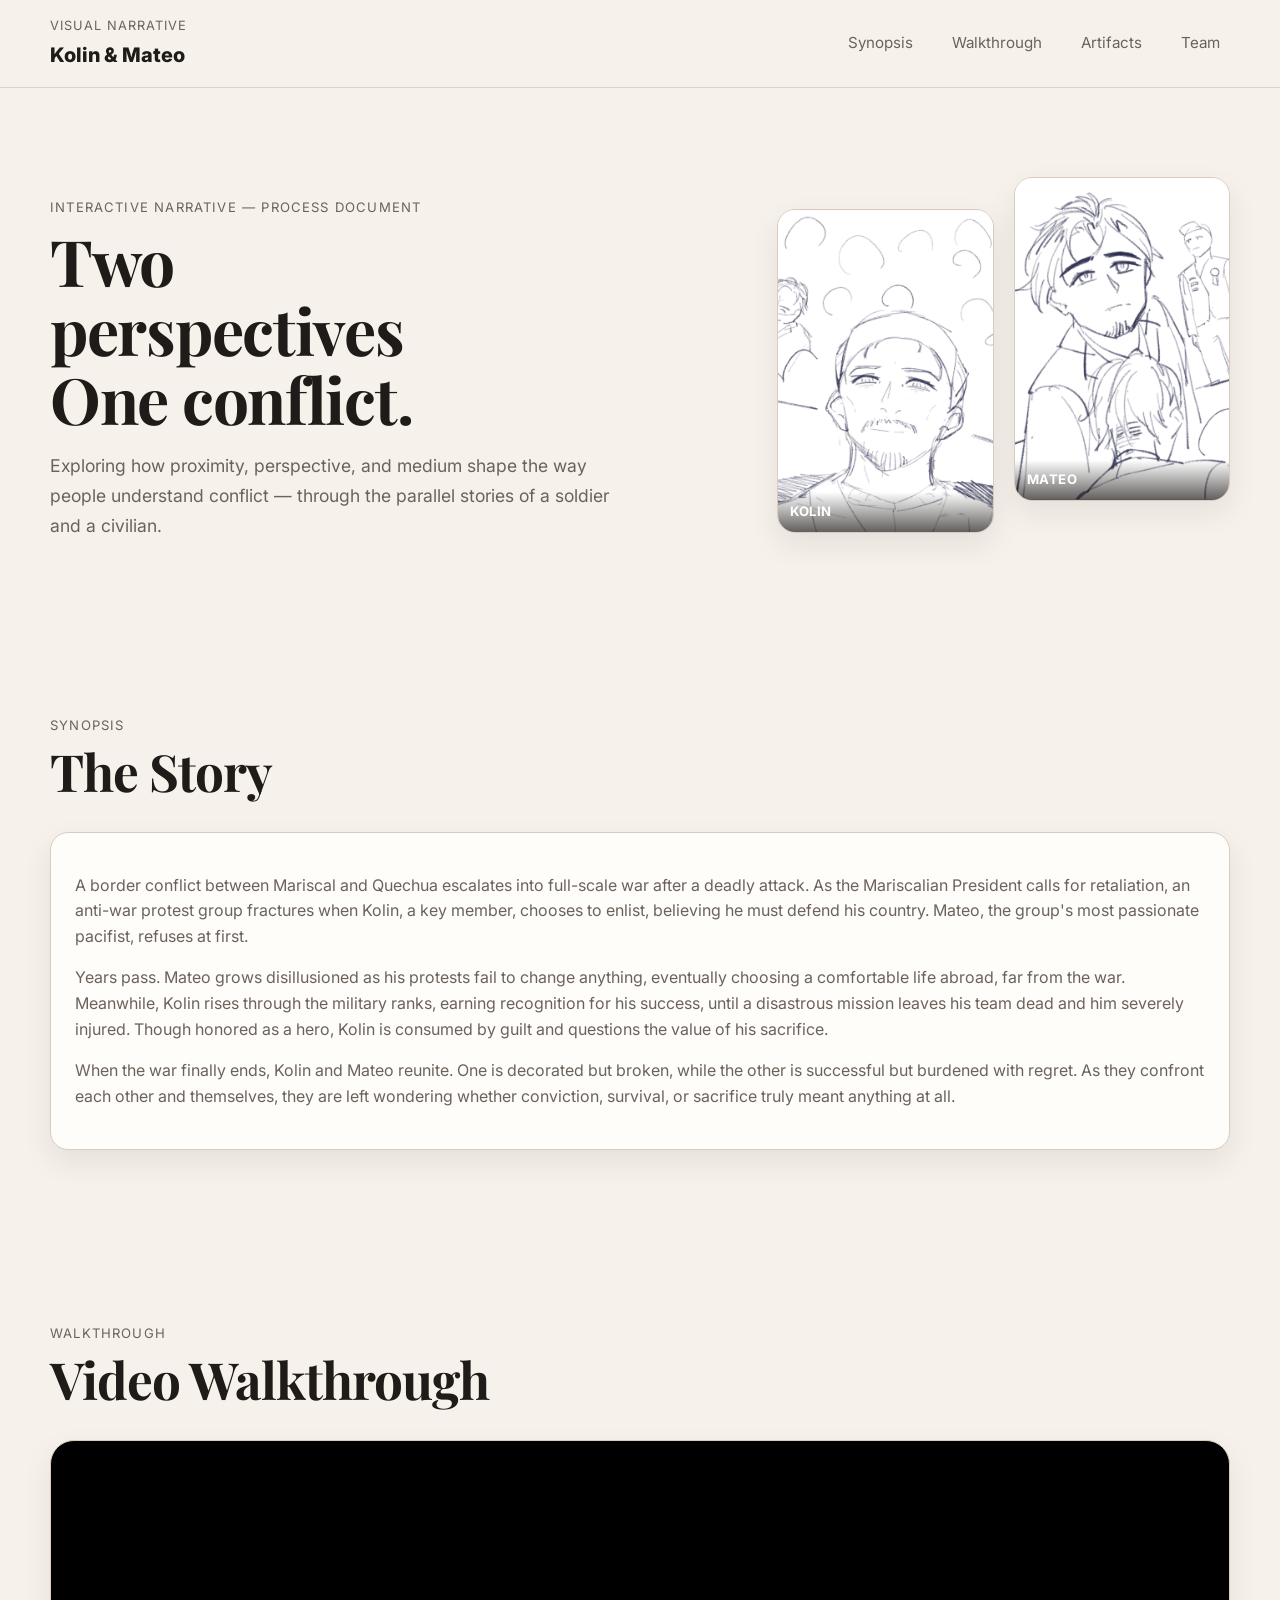
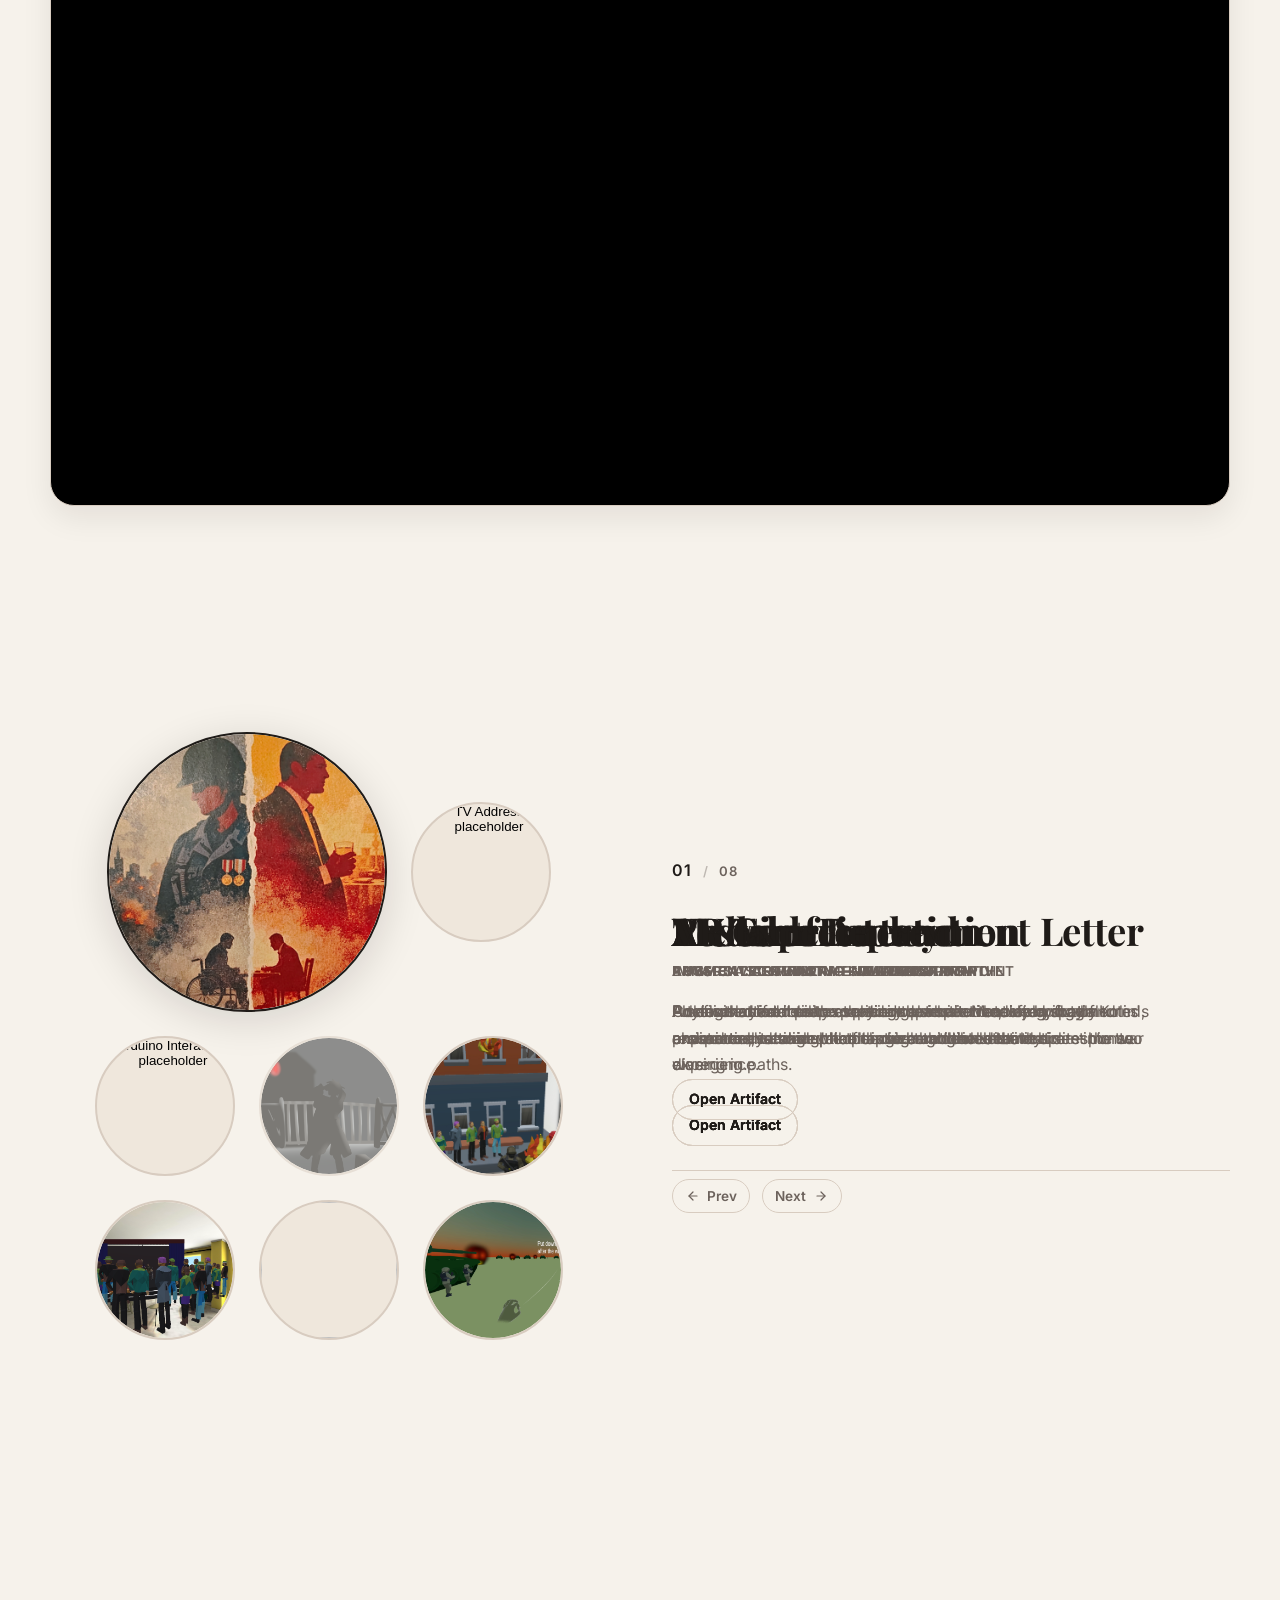
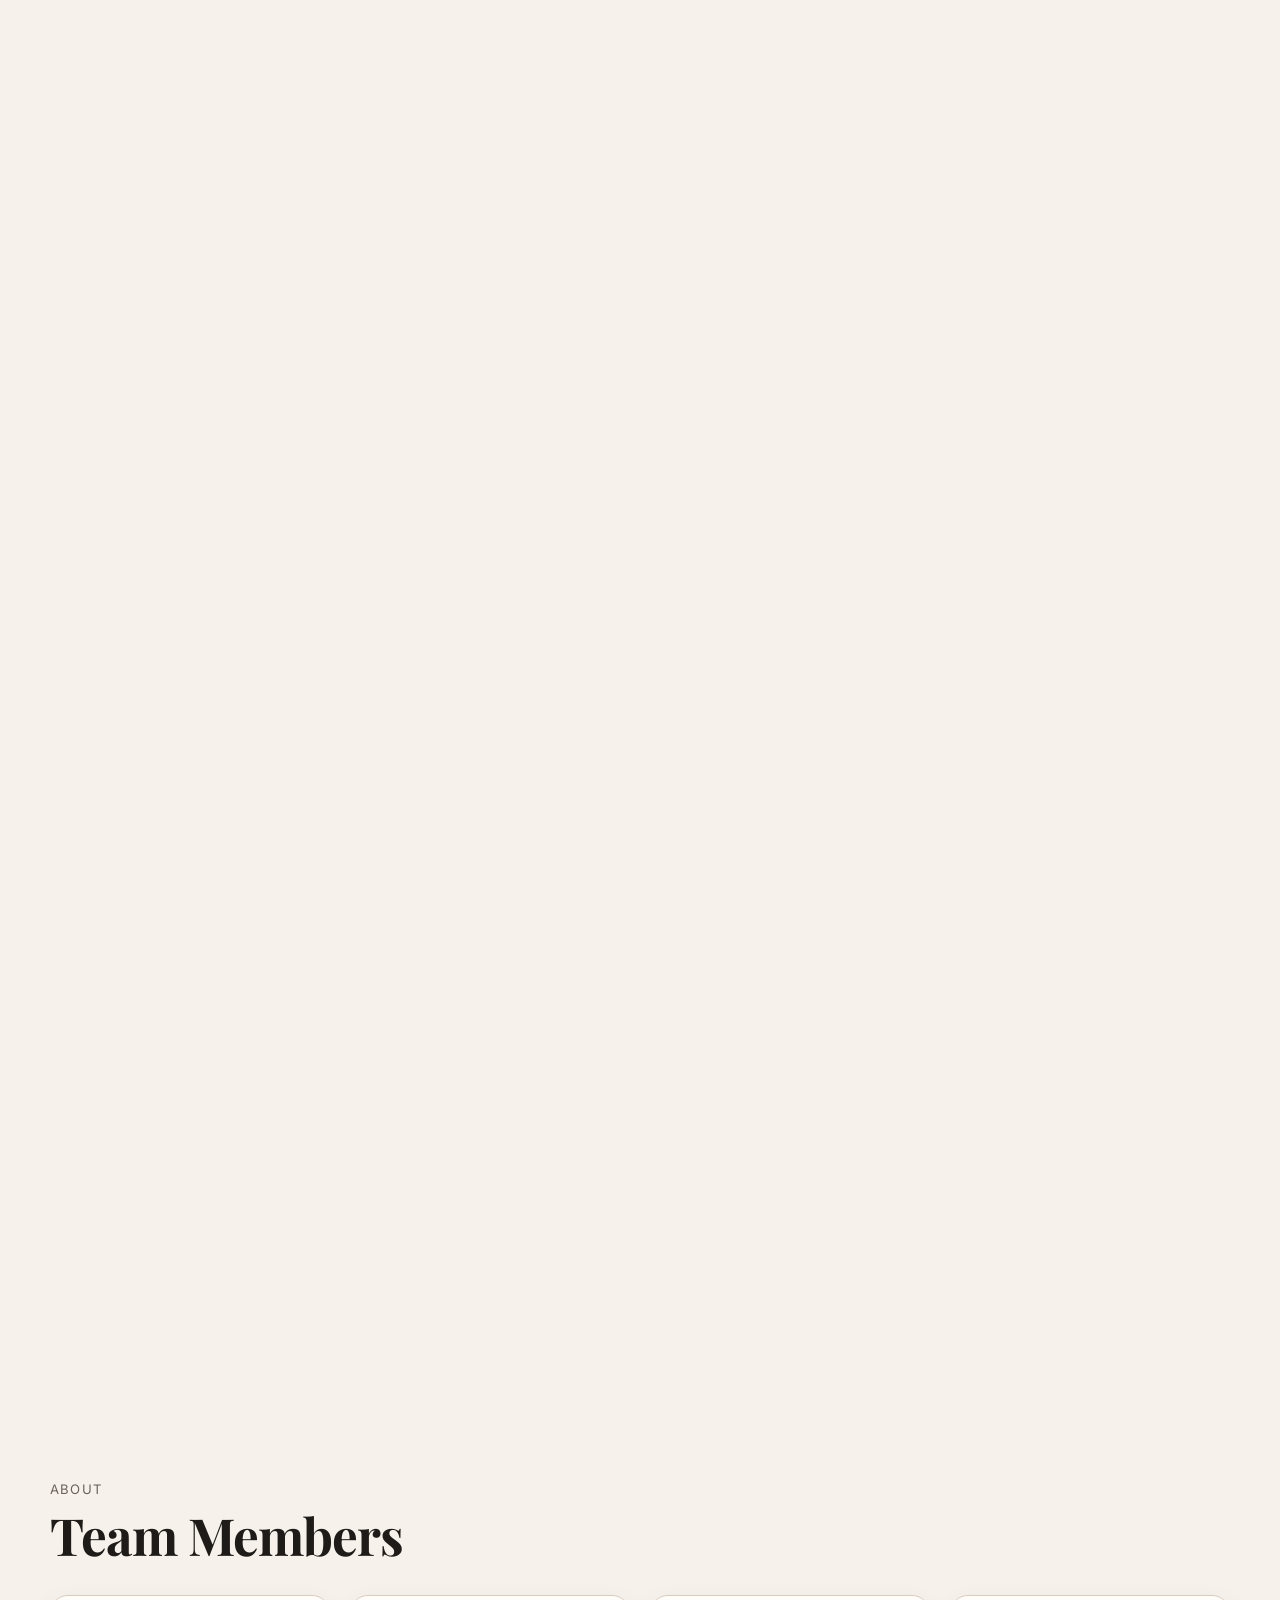
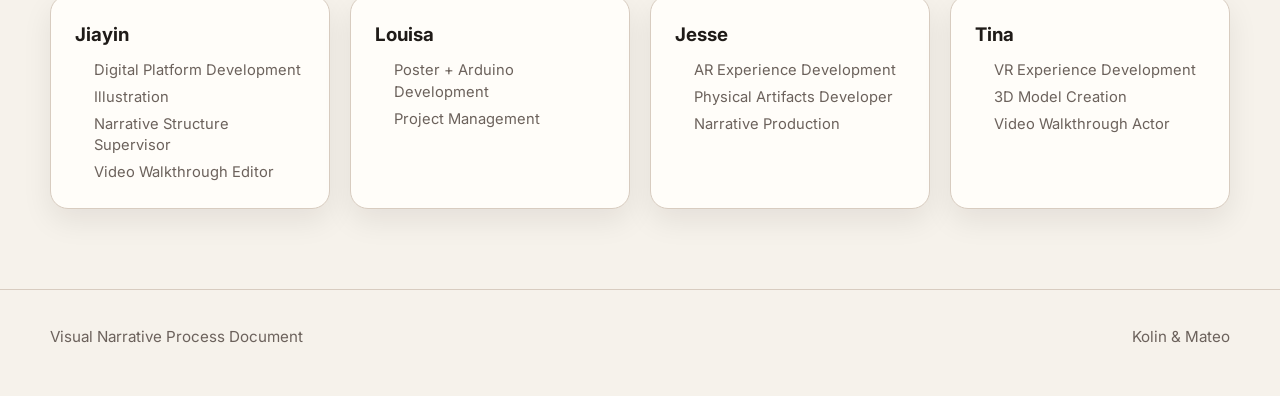
==== index.html @ abfa2b2f "Initial commit: Kolin & Mateo Process Document" ====
<!DOCTYPE html>
<html lang="en">
<head>
  <meta charset="UTF-8" />
  <meta name="viewport" content="width=device-width, initial-scale=1.0" />
  <title>Kolin & Mateo | Process Document</title>
  <link rel="preconnect" href="https://fonts.googleapis.com">
  <link rel="preconnect" href="https://fonts.gstatic.com" crossorigin>
  <link
    href="https://fonts.googleapis.com/css2?family=Inter:wght@400;500;600;700;800&family=Playfair+Display:wght@600;700&display=swap"
    rel="stylesheet"
  >
  <link rel="stylesheet" href="style.css" />
  <script src="script.js" defer></script>
</head>
<body>

  <!-- ═══════════════════════════════════════════
       TOP NAV — minimal, sticky
       ═══════════════════════════════════════════ -->
  <header class="site-header">
    <div class="container nav">
      <div class="logo">
        <span class="logo-line">Visual Narrative</span>
        <h1>Kolin &amp; Mateo</h1>
      </div>
      <nav class="site-nav">
        <a href="#synopsis">Synopsis</a>
        <a href="#walkthrough">Walkthrough</a>
        <a href="#gallery">Artifacts</a>
        <a href="#about">Team</a>
      </nav>
    </div>
  </header>

  <main>

    <!-- ═══════════════════════════════════════════
         HERO — large bold intro
         ═══════════════════════════════════════════ -->
    <section class="hero">
      <div class="container hero-grid">
        <div class="hero-text">
          <p class="eyebrow">Interactive Narrative — Process Document</p>
          <h2 class="hero-headline">Two perspectives<br>One conflict.</h2>
          <p class="hero-description">
            Exploring how proximity, perspective, and medium shape the way people
            understand conflict — through the parallel stories of a soldier and a civilian.
          </p>
         
        </div>
        <div class="hero-images">
          <div class="hero-img-wrapper">
            <img
              src="images/Kolin.png"
              alt="Kolin — soldier perspective"
            />
            <span class="hero-img-label">Kolin</span>
          </div>
          <div class="hero-img-wrapper">
            <img
              src="images/Mateo.png"
              alt="Mateo — civilian perspective"
            />
            <span class="hero-img-label">Mateo</span>
          </div>
        </div>
      </div>
    </section>

    <!-- ═══════════════════════════════════════════
         SYNOPSIS
         ═══════════════════════════════════════════ -->
    <section id="synopsis" class="section">
      <div class="container">
        <div class="section-heading">
          <p class="section-label">Synopsis</p>
          <h2>The Story</h2>
        </div>
        <div class="card synopsis-card">
          <p>
            A border conflict between Mariscal and Quechua escalates into full-scale war after a deadly attack. As the Mariscalian President calls for retaliation, an anti-war protest group fractures when Kolin, a key member, chooses to enlist, believing he must defend his country. Mateo, the group's most passionate pacifist, refuses at first.
          </p>
          <p>
            Years pass. Mateo grows disillusioned as his protests fail to change anything, eventually choosing a comfortable life abroad, far from the war. Meanwhile, Kolin rises through the military ranks, earning recognition for his success, until a disastrous mission leaves his team dead and him severely injured. Though honored as a hero, Kolin is consumed by guilt and questions the value of his sacrifice.
          </p>
          <p>
            When the war finally ends, Kolin and Mateo reunite. One is decorated but broken, while the other is successful but burdened with regret. As they confront each other and themselves, they are left wondering whether conviction, survival, or sacrifice truly meant anything at all.
          </p>
        </div>
      </div>
    </section>

    <!-- ═══════════════════════════════════════════
         WALKTHROUGH — video embed
         ═══════════════════════════════════════════ -->
    <section id="walkthrough" class="section">
      <div class="container">
        <div class="section-heading">
          <p class="section-label">Walkthrough</p>
          <h2>Video Walkthrough</h2>
        </div>
        <div class="video-wrapper">
          <iframe
            src="https://www.youtube.com/embed/5VrdJtolFNU"
            title="Project Walkthrough"
            frameborder="0"
            allow="accelerometer; autoplay; clipboard-write; encrypted-media; gyroscope; picture-in-picture"
            allowfullscreen
          ></iframe>
        </div>
      </div>
    </section>

    <!-- ═══════════════════════════════════════════
         GALLERY — scroll-driven circular showcase
         The outer wrapper is tall to create scroll runway.
         The inner sticky container holds the visible UI.
         ═══════════════════════════════════════════ -->
    <section id="gallery" class="gallery-section">
      <div class="gallery-scroll-runway">
        <div class="gallery-sticky">
          <div class="container gallery-layout">

            <!-- Circle cluster -->
            <div class="gallery-circles" aria-label="Artifact gallery">
              <!--
                Each .gallery-circle = one artifact.
                data-index: used by JS to identify the item.
                Replace the <img> src with your own images later.
              -->
              <button class="gallery-circle is-active" data-index="0" aria-label="Protest Poster">
                <img
                  src="images/Poster/icon.png"
                  alt="Protest Poster placeholder"
                />
              </button>
              <button class="gallery-circle" data-index="1" aria-label="TV Address">
                <img
                  src="images/tv_address/addressfinal.png"
                  alt="TV Address placeholder"
                />
              </button>
              <button class="gallery-circle" data-index="2" aria-label="Arduino Interaction">
                <img
                  src="images/arduino/arduino_withImages.jpg"
                  alt="Arduino Interaction placeholder"
                />
              </button>
              <button class="gallery-circle" data-index="3" aria-label="Mateo's Escape">
                <img
                  src="images/escape/ending_no.png"
                  alt="Mateo's Escape placeholder"
                />
              </button>
              <button class="gallery-circle" data-index="4" aria-label="AR Turn Around">
                <img
                  src="images/AR 1/war.JPG"
                  alt="AR Turn Around placeholder"
                />
              </button>
              <button class="gallery-circle" data-index="5" aria-label="AR Confrontation">
                <img
                  src="images/AR 2/AR_1.png"
                  alt="AR Confrontation placeholder"
                />
              </button>
              <button class="gallery-circle" data-index="6" aria-label="Medal + Deployment Letter">
                <img
                  src="images/medal_artifact/finalportrait.jpg"
                />
              </button>
              <button class="gallery-circle" data-index="7" aria-label="VR Experience">
                <img
                  src="images/VR /icon2.png"
                  alt="VR Experience placeholder"
                />
              </button>
            </div>

            <!-- Info panel — updates with active circle -->
            <div class="gallery-info">
              <div class="gallery-counter">
                <span class="gallery-counter-current">01</span>
                <span class="gallery-counter-sep">/</span>
                <span class="gallery-counter-total">08</span>
              </div>

              <div class="gallery-details">
                <!--
                  One .gallery-detail per item.
                  Only the one matching the active index is visible.
                -->
                <div class="gallery-detail is-visible" data-detail="0">
                  <h3>Poster</h3>
                  <p class="gallery-detail-subtitle">Physical Artifact — Civilian Narrative</p>
                  <p>Poster that establishes the central tension between duty and resistance, setting up the choice that drives the entire experience.</p>
                  <a href="poster.html" class="btn btn-secondary btn-sm">Open Artifact</a>
                </div>
                <div class="gallery-detail" data-detail="1">
                  <h3>TV Address</h3>
                  <p class="gallery-detail-subtitle">Broadcast — Narrative Branching Point</p>
                  <p>A televised address experienced simultaneously by both characters, marking the point where the narrative splits into two diverging paths.</p>
                  <a href="tv-address.html" class="btn btn-secondary btn-sm">Open Artifact</a>
                </div>
                <div class="gallery-detail" data-detail="2">
                  <h3>Arduino Interaction</h3>
                  <p class="gallery-detail-subtitle">Physical Computing — Mateo's Path</p>
                  <p>A sensor-driven piece capturing ambient tension and environmental disruption through tangible electronic response.</p>
                  <a href="arduino-interaction.html" class="btn btn-secondary btn-sm">Open Artifact</a>
                </div>
                <div class="gallery-detail" data-detail="3">
                  <h3>Mateo's Escape</h3>
                  <p class="gallery-detail-subtitle">Mixed Media — Mateo's Path</p>
                  <p>The moment conflict stops being distant and becomes immediate — collapsing the boundary between observer and survivor.</p>
                  <a href="mateos-escape.html" class="btn btn-secondary btn-sm">Open Artifact</a>
                </div>
                <div class="gallery-detail" data-detail="4">
                  <h3>AR Turn Around</h3>
                  <p class="gallery-detail-subtitle">Augmented Reality — Mateo's Path</p>
                  <p>An augmented reality experience where Mateo physically turns around to discover what has been hidden behind him — the war closing in.</p>
                  <a href="ar-turn-around.html" class="btn btn-secondary btn-sm">Open Artifact</a>
                </div>
                <div class="gallery-detail" data-detail="5">
                  <h3>AR Confrontation</h3>
                  <p class="gallery-detail-subtitle">Augmented Overlay — Mateo's Path</p>
                  <p>Conflict layered onto everyday space — mediated, fragmented, and partially avoidable through augmented reality.</p>
                  <a href="ar-confrontation.html" class="btn btn-secondary btn-sm">Open Artifact</a>
                </div>
                <div class="gallery-detail" data-detail="6">
                  <h3>Medal + Deployment Letter</h3>
                  <p class="gallery-detail-subtitle">Physical Artifact — Kolin's Path</p>
                  <p>Physical artifacts representing the institutional framing of Kolin's experience — a medal of service and the letter that sent him to war.</p>
                  <a href="medal-deployment.html" class="btn btn-secondary btn-sm">Open Artifact</a>
                </div>
                <div class="gallery-detail" data-detail="7">
                  <h3>VR Experience</h3>
                  <p class="gallery-detail-subtitle">Immersive Environment — Kolin's Path</p>
                  <p>Full immersion into the soldier's perspective, using spatial presence and scale to collapse emotional distance.</p>
                  <a href="vr-experience.html" class="btn btn-secondary btn-sm">Open Artifact</a>
                </div>
              </div>

              <!-- Prev / Next controls -->
              <div class="gallery-nav">
                <button class="gallery-nav-btn gallery-prev" aria-label="Previous artifact">
                  <svg width="20" height="20" viewBox="0 0 20 20" fill="none" stroke="currentColor" stroke-width="1.5" stroke-linecap="round" stroke-linejoin="round">
                    <line x1="15" y1="10" x2="5" y2="10"/>
                    <polyline points="10,5 5,10 10,15"/>
                  </svg>
                  <span>Prev</span>
                </button>
                <button class="gallery-nav-btn gallery-next" aria-label="Next artifact">
                  <span>Next</span>
                  <svg width="20" height="20" viewBox="0 0 20 20" fill="none" stroke="currentColor" stroke-width="1.5" stroke-linecap="round" stroke-linejoin="round">
                    <line x1="5" y1="10" x2="15" y2="10"/>
                    <polyline points="10,5 15,10 10,15"/>
                  </svg>
                </button>
              </div>
            </div>

          </div>
        </div>
      </div>
    </section>

    <!-- ═══════════════════════════════════════════
         ABOUT — brief project description
         ═══════════════════════════════════════════ -->
    <section id="about" class="section">
      <div class="container">
        <div class="section-heading">
          <p class="section-label">About</p>
          <h2>Team Members</h2>
        </div>
        <div class="team-grid">
          <div class="card">
            <h3>Jiayin</h3>
            <ul class="team-roles">
              <li>Digital Platform Development</li>
              <li>Illustration</li>
              <li>Narrative Structure Supervisor</li>
              <li>Video Walkthrough Editor</li>
            </ul>
          </div>
          <div class="card">
            <h3>Louisa</h3>
            <ul class="team-roles">
              <li>Poster + Arduino Development</li>
              <li>Project Management</li>
            </ul>
          </div>
          <div class="card">
            <h3>Jesse</h3>
            <ul class="team-roles">
              <li>AR Experience Development </li>
              <li>Physical Artifacts Developer</li>
              <li>Narrative Production</li>
            </ul>
          </div>
          <div class="card">
            <h3>Tina</h3>
            <ul class="team-roles">
              <li>VR Experience Development</li>
              <li>3D Model Creation</li>
              <li>Video Walkthrough Actor</li>
            </ul>
          </div>
        </div>
      </div>
    </section>

  </main>

  <footer class="site-footer">
    <div class="container footer-content">
      <p>Visual Narrative Process Document</p>
      <p>Kolin &amp; Mateo </p>
    </div>
  </footer>

</body>
</html>
---- style.css ----
/* ══════════════════════════════════════════════════
   style.css — Kolin & Mateo Process Document
   Base tokens + Gallery system + Artifact page styles
   ══════════════════════════════════════════════════ */

/* ── Design Tokens ── */
:root {
  --bg: #f6f2eb;
  --surface: #fffdf9;
  --surface-2: #efe7dc;
  --text: #1f1b18;
  --muted: #6c625c;
  --line: #d8ccc0;

  --accent-war: #7b2d26;
  --accent-war-dark: #351714;
  --accent-ar: #3c5a72;
  --accent-ar-dark: #1f313f;

  --shadow: 0 12px 30px rgba(22, 16, 12, 0.08);
  --radius-lg: 24px;
  --radius-md: 18px;
  --radius-sm: 12px;

  --max-width: 1180px;

  /* Gallery-specific tokens — tweak these to customise */
  --circle-size-active: 280px;      /* Active circle diameter */
  --circle-size-inactive: 140px;    /* Inactive circle diameter */
  --circle-gap: 1.5rem;             /* Space between circles */
  --circle-transition: 0.6s;        /* Scale/opacity transition duration */
  --circle-easing: cubic-bezier(0.22, 1, 0.36, 1); /* Smooth ease-out */
  --spin-speed: 0.15;               /* Degrees of rotation per pixel scrolled */
}

/* ── Reset & Base ── */
* { box-sizing: border-box; }
html { scroll-behavior: smooth; }

body {
  margin: 0;
  font-family: "Inter", sans-serif;
  background: var(--bg);
  color: var(--text);
  line-height: 1.6;
}

img { max-width: 100%; display: block; }
a   { color: inherit; text-decoration: none; }

.container {
  width: min(100% - 2rem, var(--max-width));
  margin: 0 auto;
}

/* ── Sticky Header ── */
.site-header {
  position: sticky;
  top: 0;
  z-index: 100;
  backdrop-filter: blur(10px);
  background: rgba(246, 242, 235, 0.88);
  border-bottom: 1px solid rgba(216, 204, 192, 0.8);
}

.nav {
  display: flex;
  justify-content: space-between;
  align-items: center;
  gap: 2rem;
  padding: 1rem 0;
}

.logo-line {
  display: block;
  font-size: 0.8rem;
  letter-spacing: 0.08em;
  text-transform: uppercase;
  color: var(--muted);
}

.logo h1 {
  margin: 0.15rem 0 0;
  font-size: 1.25rem;
  font-weight: 800;
}

.site-nav {
  display: flex;
  gap: 1.25rem;
  flex-wrap: wrap;
}

.site-nav a {
  font-size: 0.95rem;
  color: var(--muted);
  padding: 0.3rem 0.6rem;
  border-radius: var(--radius-sm);
  transition: color 0.2s ease, background 0.2s ease;
}

.site-nav a:hover {
  color: var(--text);
}

.site-nav a.active {
  background: var(--text);
  color: var(--surface);
  font-weight: 600;
}

/* ── Hero ── */
.hero {
  padding: 6rem 0 4rem;
}

.hero-grid {
  display: grid;
  grid-template-columns: 1.2fr 0.8fr;
  gap: 3rem;
  align-items: center;
}

.hero-text {
  /* text side needs no extra styles */
}

.hero-images {
  display: flex;
  gap: 1.25rem;
  justify-content: center;
  align-items: flex-end;
}

.hero-img-wrapper {
  position: relative;
  flex: 1;
  max-width: 220px;
  border-radius: var(--radius-md);
  overflow: hidden;
  box-shadow: var(--shadow);
  border: 1px solid var(--line);
}

/* Offset the second image upward for a staggered editorial feel */
.hero-img-wrapper:nth-child(2) {
  transform: translateY(-2rem);
}

.hero-img-wrapper img {
  width: 100%;
  aspect-ratio: 2 / 3;
  object-fit: cover;
  display: block;
}

.hero-img-label {
  position: absolute;
  bottom: 0;
  left: 0;
  right: 0;
  padding: 0.6rem 0.75rem;
  font-size: 0.82rem;
  font-weight: 700;
  letter-spacing: 0.04em;
  text-transform: uppercase;
  color: #fff;
  background: linear-gradient(to top, rgba(31, 27, 24, 0.7), transparent);
}

.eyebrow,
.section-label {
  font-size: 0.82rem;
  text-transform: uppercase;
  letter-spacing: 0.09em;
  color: var(--muted);
  margin-bottom: 0.5rem;
}

.hero h2,
.hero-headline,
.section-heading h2,
.feature-text h2 {
  font-family: "Playfair Display", serif;
  line-height: 1.08;
  letter-spacing: -0.02em;
}

.hero-headline {
  font-size: clamp(2.8rem, 5.5vw, 5rem);
  margin: 0 0 1.25rem;
  max-width: 14ch;
}

.hero-description {
  max-width: 52ch;
  color: var(--muted);
  font-size: 1.1rem;
  line-height: 1.7;
}

.hero-buttons {
  margin-top: 2rem;
  display: flex;
  gap: 1rem;
  flex-wrap: wrap;
}

/* ── Buttons ── */
.btn {
  display: inline-flex;
  align-items: center;
  justify-content: center;
  min-height: 48px;
  padding: 0.8rem 1.15rem;
  border-radius: 999px;
  font-weight: 600;
  border: 1px solid transparent;
  transition: 0.2s ease;
  cursor: pointer;
  font-family: inherit;
  font-size: 0.95rem;
}

.btn-primary {
  background: var(--text);
  color: #fff;
}

.btn-primary:hover {
  transform: translateY(-1px);
}

.btn-secondary {
  border-color: var(--line);
  background: transparent;
}

.btn-secondary:hover {
  background: rgba(255, 255, 255, 0.4);
}

.btn-sm {
  min-height: 40px;
  padding: 0.5rem 1rem;
  font-size: 0.88rem;
}


/* ══════════════════════════════════════════════════
   GALLERY — Scroll-Driven Circular Showcase
   ══════════════════════════════════════════════════ */

/* The section itself has no padding; the runway creates scroll room */
.gallery-section {
  position: relative;
}

/* Tall invisible block that provides scroll distance for the animation.
   Each item gets ~100vh of scroll space. */
.gallery-scroll-runway {
  height: 800vh; /* 8 items × 100vh per item */
  position: relative;
}

/* The visible gallery stays pinned while the user scrolls through the runway */
.gallery-sticky {
  position: sticky;
  top: 0;
  height: 100vh;
  display: flex;
  align-items: center;
  overflow: hidden;
}

/* Desktop: circles left, info right */
.gallery-layout {
  display: grid;
  grid-template-columns: 1fr 1fr;
  gap: 4rem;
  align-items: center;
}

/* ── Circle Cluster ── */
.gallery-circles {
  display: flex;
  flex-wrap: wrap;
  justify-content: center;
  align-items: center;
  gap: var(--circle-gap);
  padding: 2rem 0;
}

/* Individual circle button */
.gallery-circle {
  width: var(--circle-size-inactive);
  height: var(--circle-size-inactive);
  border-radius: 50%;
  overflow: hidden;
  border: 2px solid var(--line);
  background: var(--surface-2);
  padding: 0;
  cursor: pointer;
  position: relative;
  flex-shrink: 0;

  /* Smooth transitions for scale, opacity, border, and shadow */
  transition:
    width var(--circle-transition) var(--circle-easing),
    height var(--circle-transition) var(--circle-easing),
    opacity var(--circle-transition) var(--circle-easing),
    border-color var(--circle-transition) var(--circle-easing),
    box-shadow var(--circle-transition) var(--circle-easing);

  opacity: 0.5;
}

.gallery-circle img {
  width: 100%;
  height: 100%;
  object-fit: cover;
  border-radius: 50%;
  pointer-events: none;

  /* Rotation is applied via JS inline style */
  transition: transform 0.1s linear;
}

/* Active state — circle grows and becomes fully opaque */
.gallery-circle.is-active {
  width: var(--circle-size-active);
  height: var(--circle-size-active);
  opacity: 1;
  border-color: var(--text);
  box-shadow: 0 8px 40px rgba(22, 16, 12, 0.14);
}

/* Subtle hover for inactive circles */
.gallery-circle:not(.is-active):hover {
  opacity: 0.75;
  border-color: var(--muted);
}

/* Focus ring for keyboard navigation */
.gallery-circle:focus-visible {
  outline: 3px solid var(--accent-ar);
  outline-offset: 3px;
}

/* ── Info Panel ── */
.gallery-info {
  display: flex;
  flex-direction: column;
  gap: 1.5rem;
}

/* Counter: "01 / 05" */
.gallery-counter {
  font-size: 0.82rem;
  letter-spacing: 0.1em;
  text-transform: uppercase;
  color: var(--muted);
  font-weight: 600;
}

.gallery-counter-current {
  color: var(--text);
  font-size: 1rem;
}

.gallery-counter-sep {
  margin: 0 0.35rem;
  opacity: 0.4;
}

/* Detail blocks — only one visible at a time */
.gallery-details {
  position: relative;
  min-height: 220px;
}

.gallery-detail {
  position: absolute;
  top: 0;
  left: 0;
  width: 100%;
  opacity: 0;
  transform: translateY(12px);
  pointer-events: none;
  transition:
    opacity 0.45s ease,
    transform 0.45s var(--circle-easing);
}

.gallery-detail.is-visible {
  opacity: 1;
  transform: translateY(0);
  pointer-events: auto;
  position: relative;
}

.gallery-detail h3 {
  font-family: "Playfair Display", serif;
  font-size: clamp(1.6rem, 3vw, 2.4rem);
  margin: 0 0 0.5rem;
  letter-spacing: -0.01em;
  line-height: 1.15;
}

.gallery-detail-subtitle {
  font-size: 0.85rem;
  font-weight: 600;
  color: var(--muted);
  text-transform: uppercase;
  letter-spacing: 0.06em;
  margin: 0 0 0.75rem;
}

.gallery-detail p {
  color: var(--muted);
  line-height: 1.65;
  max-width: 48ch;
}

.gallery-detail .btn {
  margin-top: 0.75rem;
}

/* ── Prev / Next Controls ── */
.gallery-nav {
  display: flex;
  gap: 0.75rem;
  padding-top: 0.5rem;
  border-top: 1px solid var(--line);
}

.gallery-nav-btn {
  display: inline-flex;
  align-items: center;
  gap: 0.4rem;
  padding: 0.5rem 0.75rem;
  border: 1px solid var(--line);
  border-radius: 999px;
  background: transparent;
  color: var(--muted);
  font-family: inherit;
  font-size: 0.85rem;
  font-weight: 600;
  cursor: pointer;
  transition: color 0.2s ease, border-color 0.2s ease, background 0.2s ease;
}

.gallery-nav-btn:hover {
  color: var(--text);
  border-color: var(--text);
  background: rgba(255, 255, 255, 0.5);
}

.gallery-nav-btn svg {
  width: 16px;
  height: 16px;
}


/* ══════════════════════════════════════════════════
   SECTIONS — About / Cards (shared with artifact pages)
   ══════════════════════════════════════════════════ */

.section {
  padding: 5rem 0;
}

.alt-bg {
  background: linear-gradient(to bottom, rgba(255,255,255,0.22), rgba(239,231,220,0.45));
}

.section-heading {
  margin-bottom: 2rem;
}

.section-heading h2 {
  font-size: clamp(2rem, 4vw, 3.2rem);
  margin: 0;
}

.section-intro {
  max-width: 65ch;
  color: var(--muted);
  margin-top: 0.75rem;
}

.two-column {
  display: grid;
  grid-template-columns: repeat(2, 1fr);
  gap: 1.25rem;
}

/* ── Video Embed ── */
.video-wrapper {
  position: relative;
  width: 100%;
  padding-bottom: 56.25%; /* 16:9 aspect ratio */
  border-radius: var(--radius-lg);
  overflow: hidden;
  box-shadow: var(--shadow);
  border: 1px solid var(--line);
  background: #000;
}

.video-wrapper iframe {
  position: absolute;
  top: 0;
  left: 0;
  width: 100%;
  height: 100%;
  border: 0;
}

/* ── Content Blocks (artifact pages) ── */
.content-block {
  max-width: 72ch;
  margin-bottom: 2rem;
}

.content-block p {
  color: var(--muted);
  line-height: 1.7;
  margin-top: 0;
  margin-bottom: 1rem;
}

.content-block ul {
  padding-left: 1.4rem;
  margin: 0 0 1rem;
  color: var(--muted);
  line-height: 1.7;
}

.content-block li {
  margin-bottom: 0.35rem;
}

/* ── Media Grid (flexible image grid for artifact pages) ── */
.media-grid {
  display: grid;
  grid-template-columns: repeat(3, 1fr);
  gap: 0.5rem;
  margin-top: 1.5rem;
}

/* When only 1 image, don't stretch across all 3 cols */
.media-grid.single {
  grid-template-columns: 1fr;
  max-width: 420px;
}

/* ── Image Frames (enforces consistent 4:3 aspect ratio) ── */
.image-frame {
  aspect-ratio: 4 / 3;
  overflow: hidden;
  border-radius: var(--radius-sm);
  background: var(--surface-2);
}

.image-frame img {
  width: 100%;
  height: 100%;
  object-fit: cover;
  display: block;
}

/* Hover effects for clickable images */
.clickable-image {
  cursor: zoom-in;
  transition: transform 0.3s ease, opacity 0.2s ease;
}

.image-frame .clickable-image:hover {
  transform: scale(1.05);
  opacity: 0.92;
}

/* Image grids */
.image-grid {
  display: grid;
  gap: 1.25rem;
  margin-top: 1.5rem;
}

.image-grid.three-up {
  grid-template-columns: repeat(3, 1fr);
}

.card {
  background: var(--surface);
  border: 1px solid var(--line);
  border-radius: var(--radius-md);
  padding: 1.5rem;
  box-shadow: var(--shadow);
}

.card h3 {
  margin-top: 0;
  margin-bottom: 0.65rem;
}

.card p,
.card li {
  color: var(--muted);
}

.card ul {
  padding-left: 1.2rem;
  margin: 0;
}

/* ── Team Grid ── */
.team-grid {
  display: grid;
  grid-template-columns: repeat(4, 1fr);
  gap: 1.25rem;
}

.team-roles {
  list-style: none;
  padding-left: 0;
  margin: 0;
  display: flex;
  flex-direction: column;
  gap: 0.35rem;
}

.team-roles li {
  font-size: 0.92rem;
  color: var(--muted);
  line-height: 1.45;
}


/* ══════════════════════════════════════════════════
   ARTIFACT PAGES — Grid, Cards, Features
   (Preserved for tv-address.html, vr-experience.html, etc.)
   ══════════════════════════════════════════════════ */

.hero h2 {
  font-size: clamp(2.6rem, 5vw, 4.8rem);
  margin: 0 0 1rem;
  max-width: 10ch;
}

.hero-visual {
  display: flex;
  justify-content: center;
}

.split-card {
  width: 100%;
  min-height: 430px;
  display: grid;
  grid-template-columns: 1fr 1fr;
  border-radius: var(--radius-lg);
  overflow: hidden;
  box-shadow: var(--shadow);
  border: 1px solid rgba(0, 0, 0, 0.04);
}

.split-panel {
  padding: 2rem;
  display: flex;
  flex-direction: column;
  justify-content: end;
}

.split-panel span {
  font-size: 2rem;
  font-weight: 800;
  margin-bottom: 0.35rem;
}

.split-panel p {
  margin: 0;
  opacity: 0.88;
}

.split-left {
  background:
    linear-gradient(180deg, rgba(33, 17, 16, 0.1), rgba(33, 17, 16, 0.5)),
    linear-gradient(135deg, #8f4238, #2b1614);
  color: #fff4f2;
}

.split-right {
  background:
    linear-gradient(180deg, rgba(27, 39, 52, 0.1), rgba(27, 39, 52, 0.32)),
    linear-gradient(135deg, #d7e4ef, #8ea8bf);
  color: #11202d;
}

.artifact-grid {
  display: grid;
  grid-template-columns: repeat(3, 1fr);
  gap: 1.5rem;
}

.artifact-card {
  background: var(--surface);
  border: 1px solid var(--line);
  border-radius: var(--radius-md);
  overflow: hidden;
  box-shadow: var(--shadow);
}

.artifact-image {
  min-height: 220px;
  display: flex;
  align-items: center;
  justify-content: center;
  font-weight: 600;
  letter-spacing: 0.03em;
}

.placeholder {
  color: rgba(255,255,255,0.86);
  background:
    linear-gradient(135deg, rgba(123,45,38,0.88), rgba(60,90,114,0.88));
}

.artifact-content {
  padding: 1.25rem;
}

.artifact-content h3 {
  margin: 0 0 0.35rem;
}

.artifact-subtitle {
  margin-top: 0;
  color: var(--text);
  font-weight: 600;
  opacity: 0.8;
}

.section-feature {
  overflow: hidden;
}

.feature-grid {
  display: grid;
  grid-template-columns: 1fr 0.95fr;
  gap: 2rem;
  align-items: center;
}

.feature-grid.reverse {
  grid-template-columns: 0.95fr 1fr;
}

.feature-text h2 {
  font-size: clamp(2rem, 4vw, 3.1rem);
  margin: 0 0 1rem;
}

.feature-text p {
  color: var(--muted);
}

.feature-visual {
  display: flex;
  justify-content: center;
}

.feature-placeholder {
  width: 100%;
  min-height: 420px;
  border-radius: var(--radius-lg);
  display: flex;
  align-items: center;
  justify-content: center;
  font-weight: 700;
  letter-spacing: 0.04em;
  box-shadow: var(--shadow);
  border: 1px solid rgba(255,255,255,0.08);
}

.vr-theme .feature-placeholder {
  background:
    linear-gradient(160deg, rgba(20,13,12,0.45), rgba(20,13,12,0.1)),
    linear-gradient(135deg, #291514, #8b352d);
  color: #fff0ec;
}

.ar-theme .feature-placeholder {
  background:
    linear-gradient(160deg, rgba(20,32,43,0.12), rgba(20,32,43,0.05)),
    linear-gradient(135deg, #d5e4ef, #587894);
  color: #10202d;
}

.mini-cards {
  display: grid;
  grid-template-columns: repeat(3, 1fr);
  gap: 1rem;
  margin-top: 1.5rem;
}

.mini-card {
  background: rgba(255,255,255,0.55);
  border: 1px solid var(--line);
  border-radius: var(--radius-sm);
  padding: 1rem;
}

.mini-card h3 {
  margin: 0 0 0.35rem;
  font-size: 1rem;
}

.mini-card p {
  margin: 0;
  font-size: 0.95rem;
}

.reflection-card {
  max-width: 900px;
}


/* ── Footer ── */
.site-footer {
  border-top: 1px solid var(--line);
  padding: 1.25rem 0 2rem;
}

.footer-content {
  display: flex;
  justify-content: space-between;
  gap: 1rem;
  flex-wrap: wrap;
  color: var(--muted);
  font-size: 0.95rem;
}


/* ══════════════════════════════════════════════════
   ARTIFACT PAGE EXTRAS — Gallery, Nav, Paths, Modal
   ══════════════════════════════════════════════════ */

/* Page Hero (artifact pages) */
.page-hero {
  padding: 4rem 0 2rem;
}

.page-hero .hero-split {
  display: flex;
  align-items: flex-start;
  gap: 2.5rem;
}

.page-hero .hero-text {
  flex: 1;
  min-width: 0;
}

.page-hero .hero-image {
  flex: 0 0 320px;
  max-width: 320px;
  border-radius: var(--radius-md);
  overflow: hidden;
}

.page-hero .hero-image img {
  width: 100%;
  height: auto;
  display: block;
  border-radius: var(--radius-md);
}

/* Hero image gallery — single or multiple side by side */
.hero-gallery {
  display: flex;
  gap: 1rem;
  margin-top: 1.5rem;
}

.hero-gallery .image-frame {
  flex: 1 1 0;
  min-width: 0;
  aspect-ratio: auto;
  border-radius: var(--radius-md);
  overflow: hidden;
  border: 1px solid var(--line);
  box-shadow: var(--shadow);
}

.hero-gallery .image-frame img {
  width: 100%;
  height: auto;
  object-fit: contain;
  display: block;
}

/* Single hero image — no side-by-side, just centered */
.hero-gallery.single {
  max-width: 420px;
}

@media (max-width: 700px) {
  .hero-gallery {
    flex-direction: column;
  }
  .hero-gallery.single {
    max-width: 100%;
  }
  .page-hero .hero-split {
    flex-direction: column;
  }
  .page-hero .hero-image {
    flex: none;
    max-width: 100%;
  }
}

.page-hero h2 {
  font-family: "Playfair Display", serif;
  font-size: clamp(2rem, 4vw, 3.4rem);
  line-height: 1.1;
  margin: 0 0 0.75rem;
}

.page-hero .eyebrow {
  margin-bottom: 0.5rem;
}

.page-hero .hero-description {
  max-width: 65ch;
}

/* ── Sidebar Layout (artifact pages) ── */
.page-sidebar {
  position: fixed;
  top: 0;
  left: 0;
  width: 220px;
  height: 100vh;
  background: var(--surface);
  border-right: 1px solid var(--line);
  padding: 2.5rem 1.25rem 2rem;
  z-index: 90;
  overflow-y: auto;
  display: flex;
  flex-direction: column;
  gap: 1.5rem;
}

.sidebar-title {
  font-family: "Playfair Display", serif;
  font-size: 1.05rem;
  line-height: 1.3;
  color: var(--text);
  font-weight: 700;
}

.sidebar-title a {
  color: inherit;
  text-decoration: none;
}

.sidebar-nav {
  display: flex;
  flex-direction: column;
  gap: 0.25rem;
}

.sidebar-nav a {
  display: block;
  padding: 0.5rem 0.75rem;
  border-radius: var(--radius-sm);
  font-size: 0.88rem;
  font-weight: 500;
  color: var(--muted);
  transition: background 0.15s ease, color 0.15s ease;
}

.sidebar-nav a:hover {
  background: var(--surface-2);
  color: var(--text);
}

.sidebar-nav a.active {
  background: var(--text);
  color: var(--surface);
  font-weight: 600;
}

.has-sidebar .section {
  padding: 1.25rem 0;
}

/* ── Fixed Top Page Nav ── */
.page-topnav {
  position: fixed;
  top: 0;
  left: 220px;
  right: 0;
  z-index: 95;
  display: flex;
  justify-content: space-between;
  align-items: center;
  padding: 0.6rem 1.5rem;
  background: var(--surface);
  border-bottom: 1px solid var(--line);
  box-shadow: 0 2px 8px rgba(22, 16, 12, 0.05);
}

.page-topnav a {
  font-size: 0.88rem;
  font-weight: 600;
  color: var(--muted);
  transition: color 0.2s ease;
}

.page-topnav a:hover {
  color: var(--text);
}

.page-topnav .nav-next {
  text-align: right;
}

.page-topnav .nav-label {
  display: block;
  font-size: 0.72rem;
  text-transform: uppercase;
  letter-spacing: 0.08em;
  font-weight: 400;
  color: var(--muted);
  margin-bottom: 0.1rem;
}

/* Push main content below the fixed topnav */
.has-sidebar main {
  padding-top: 3.5rem;
}

/* Main content shifts right when sidebar is present */
.has-sidebar .site-header {
  margin-left: 220px;
}

.has-sidebar main {
  margin-left: 220px;
}

.has-sidebar .site-footer {
  margin-left: 220px;
}

/* ── Section Cards (artifact pages with sidebar) ── */
.section-card {
  background: var(--surface);
  border: 1px solid var(--line);
  border-radius: var(--radius-md);
  padding: 2.5rem;
  box-shadow: var(--shadow);
  margin-bottom: 0;
}

.section-card .section-heading {
  margin-bottom: 1.5rem;
}

.section-divider {
  width: 80px;
  height: 4px;
  background: linear-gradient(90deg, var(--accent-war), var(--accent-ar));
  border: none;
  border-radius: 999px;
  margin: 2.5rem 0;
}

/* Thumb cards inside media-grid */
.media-grid .thumb-card {
  background: var(--surface);
  border-radius: var(--radius-sm);
  padding: 0.4rem;
  box-shadow: 0 4px 12px rgba(22, 16, 12, 0.06);
  border: 1px solid var(--line);
  transition: transform 0.18s ease, box-shadow 0.18s ease;
}

.media-grid .thumb-card:hover {
  transform: translateY(-3px);
  box-shadow: 0 10px 26px rgba(22, 16, 12, 0.1);
}

.media-grid .thumb-card .image-frame {
  border-radius: calc(var(--radius-sm) - 2px);
}

.media-grid .thumb-card .caption {
  margin-top: 0.35rem;
  padding: 0 0.35rem;
  font-size: 0.8rem;
  color: var(--muted);
}

/* Image Gallery (artifact pages) */
.image-gallery {
  display: grid;
  grid-template-columns: repeat(auto-fill, minmax(280px, 1fr));
  gap: 1.25rem;
  margin-top: 1.5rem;
}

.gallery-item {
  position: relative;
  overflow: hidden;
  border-radius: var(--radius-sm);
  border: 1px solid var(--line);
  box-shadow: var(--shadow);
  background: var(--surface);
}

.gallery-item img {
  width: 100%;
  aspect-ratio: 3 / 2;
  object-fit: cover;
  cursor: pointer;
  transition: transform 0.3s ease;
}

.gallery-item img:hover {
  transform: scale(1.03);
}

.gallery-item figcaption {
  padding: 0.75rem 1rem;
  font-size: 0.9rem;
  color: var(--muted);
}

/* Page Navigation (artifact pages) */
.page-nav {
  display: flex;
  justify-content: space-between;
  align-items: center;
  gap: 1rem;
  padding: 2.5rem 0;
  border-top: 1px solid var(--line);
  margin-top: 2rem;
}

.page-nav a {
  font-weight: 600;
  color: var(--muted);
  transition: color 0.2s ease;
}

.page-nav a:hover {
  color: var(--text);
}

.page-nav .nav-next {
  margin-left: auto;
  text-align: right;
}

.page-nav .nav-label {
  display: block;
  font-size: 0.78rem;
  text-transform: uppercase;
  letter-spacing: 0.08em;
  color: var(--muted);
  margin-bottom: 0.15rem;
  font-weight: 400;
}

/* Path Choice (TV Address page) */
.path-buttons {
  display: flex;
  gap: 1.25rem;
  flex-wrap: wrap;
  margin-top: 1.5rem;
  justify-content: center;
}

.path-btn {
  flex: 1 1 240px;
  max-width: 360px;
  padding: 2rem 1.5rem;
  border-radius: var(--radius-md);
  text-align: center;
  font-weight: 700;
  font-size: 1.15rem;
  box-shadow: var(--shadow);
  border: 1px solid rgba(0,0,0,0.04);
  transition: transform 0.2s ease, box-shadow 0.2s ease;
}

.path-btn:hover {
  transform: translateY(-3px);
  box-shadow: 0 16px 40px rgba(22, 16, 12, 0.14);
}

.path-btn-mateo {
  background: linear-gradient(135deg, #d5e4ef, #8ea8bf);
  color: #10202d;
}

.path-btn-kolin {
  background: linear-gradient(135deg, #8f4238, #2b1614);
  color: #fff4f2;
}

.path-btn span {
  display: block;
  font-size: 0.85rem;
  font-weight: 400;
  margin-top: 0.35rem;
  opacity: 0.8;
}

/* Modal / Lightbox with Zoom & Pan */
.modal-overlay {
  position: fixed;
  inset: 0;
  z-index: 1000;
  background: rgba(0, 0, 0, 0.9);
  display: flex;
  align-items: center;
  justify-content: center;
  flex-direction: column;
  gap: 1rem;
  opacity: 0;
  visibility: hidden;
  transition: opacity 0.3s ease, visibility 0.3s ease;
}

.modal-overlay.active {
  opacity: 1;
  visibility: visible;
}

.modal-close {
  position: fixed;
  top: 1rem;
  right: 1.5rem;
  background: none;
  border: none;
  color: rgba(255, 255, 255, 0.7);
  font-size: 2.5rem;
  cursor: pointer;
  line-height: 1;
  z-index: 1001;
  transition: color 0.2s ease;
}

.modal-close:hover {
  color: #fff;
}

.modal-image-wrapper {
  overflow: hidden;
  display: flex;
  align-items: center;
  justify-content: center;
  max-width: 90vw;
  max-height: 80vh;
}

.modal-image-wrapper img {
  max-width: 90vw;
  max-height: 80vh;
  object-fit: contain;
  cursor: zoom-in;
  transform-origin: center center;
  transition: transform 0.15s ease;
  user-select: none;
  -webkit-user-drag: none;
  border-radius: var(--radius-sm);
}

.modal-image-wrapper img.is-zoomed {
  cursor: grab;
}

.modal-image-wrapper img.is-dragging {
  cursor: grabbing;
  transition: none;
}

.modal-caption {
  color: rgba(255, 255, 255, 0.82);
  font-size: 0.95rem;
  text-align: center;
}


/* ══════════════════════════════════════════════════
   RESPONSIVE
   ══════════════════════════════════════════════════ */

@media (max-width: 1024px) {
  /* Sidebar collapses on tablet */
  .page-sidebar {
    display: none;
  }

  .has-sidebar .site-header,
  .has-sidebar main,
  .has-sidebar .site-footer {
    margin-left: 0;
  }

  .page-topnav {
    left: 0;
  }

  .section-card {
    padding: 2rem 1.5rem;
  }

  /* Media grid drops to 2 cols on tablet */
  .media-grid {
    grid-template-columns: repeat(2, 1fr);
  }

  .media-grid.single {
    grid-template-columns: 1fr;
  }

  /* Gallery stacks vertically on tablet / small desktop */
  .gallery-layout {
    grid-template-columns: 1fr;
    gap: 2rem;
    text-align: center;
  }

  .gallery-circles {
    justify-content: center;
  }

  .gallery-detail p {
    max-width: 100%;
  }

  .gallery-nav {
    justify-content: center;
  }

  /* Existing artifact page overrides */
  .hero-grid,
  .feature-grid,
  .feature-grid.reverse,
  .artifact-grid,
  .two-column,
  .mini-cards {
    grid-template-columns: 1fr;
  }

  .team-grid {
    grid-template-columns: repeat(2, 1fr);
  }

  .image-grid.three-up {
    grid-template-columns: 1fr;
  }

  .hero-images {
    justify-content: center;
  }

  .hero h2 {
    max-width: 100%;
  }

  .split-card {
    min-height: 320px;
  }
}

@media (max-width: 700px) {
  .media-grid {
    grid-template-columns: 1fr;
  }



  .nav {
    align-items: flex-start;
    flex-direction: column;
  }

  .site-nav {
    gap: 0.8rem;
  }

  .hero {
    padding: 4rem 0 2.5rem;
  }

  .hero-headline {
    font-size: clamp(2.2rem, 8vw, 3rem);
  }

  .hero-img-wrapper {
    max-width: 160px;
  }

  .hero-img-wrapper:nth-child(2) {
    transform: translateY(-1rem);
  }

  .section {
    padding: 3.5rem 0;
  }

  /* Gallery circles shrink on mobile */
  :root {
    --circle-size-active: 200px;
    --circle-size-inactive: 100px;
  }

  .gallery-scroll-runway {
    height: 640vh;
  }

  .gallery-details {
    min-height: 200px;
  }

  /* Artifact page overrides */
  .split-card {
    grid-template-columns: 1fr;
  }

  .team-grid {
    grid-template-columns: 1fr;
  }

  .feature-placeholder {
    min-height: 300px;
  }

  .page-nav {
    flex-direction: column;
    text-align: center;
  }

  .image-gallery {
    grid-template-columns: 1fr;
  }

  .image-frame.medium {
    max-width: 100%;
  }

  .path-buttons {
    flex-direction: column;
  }
}
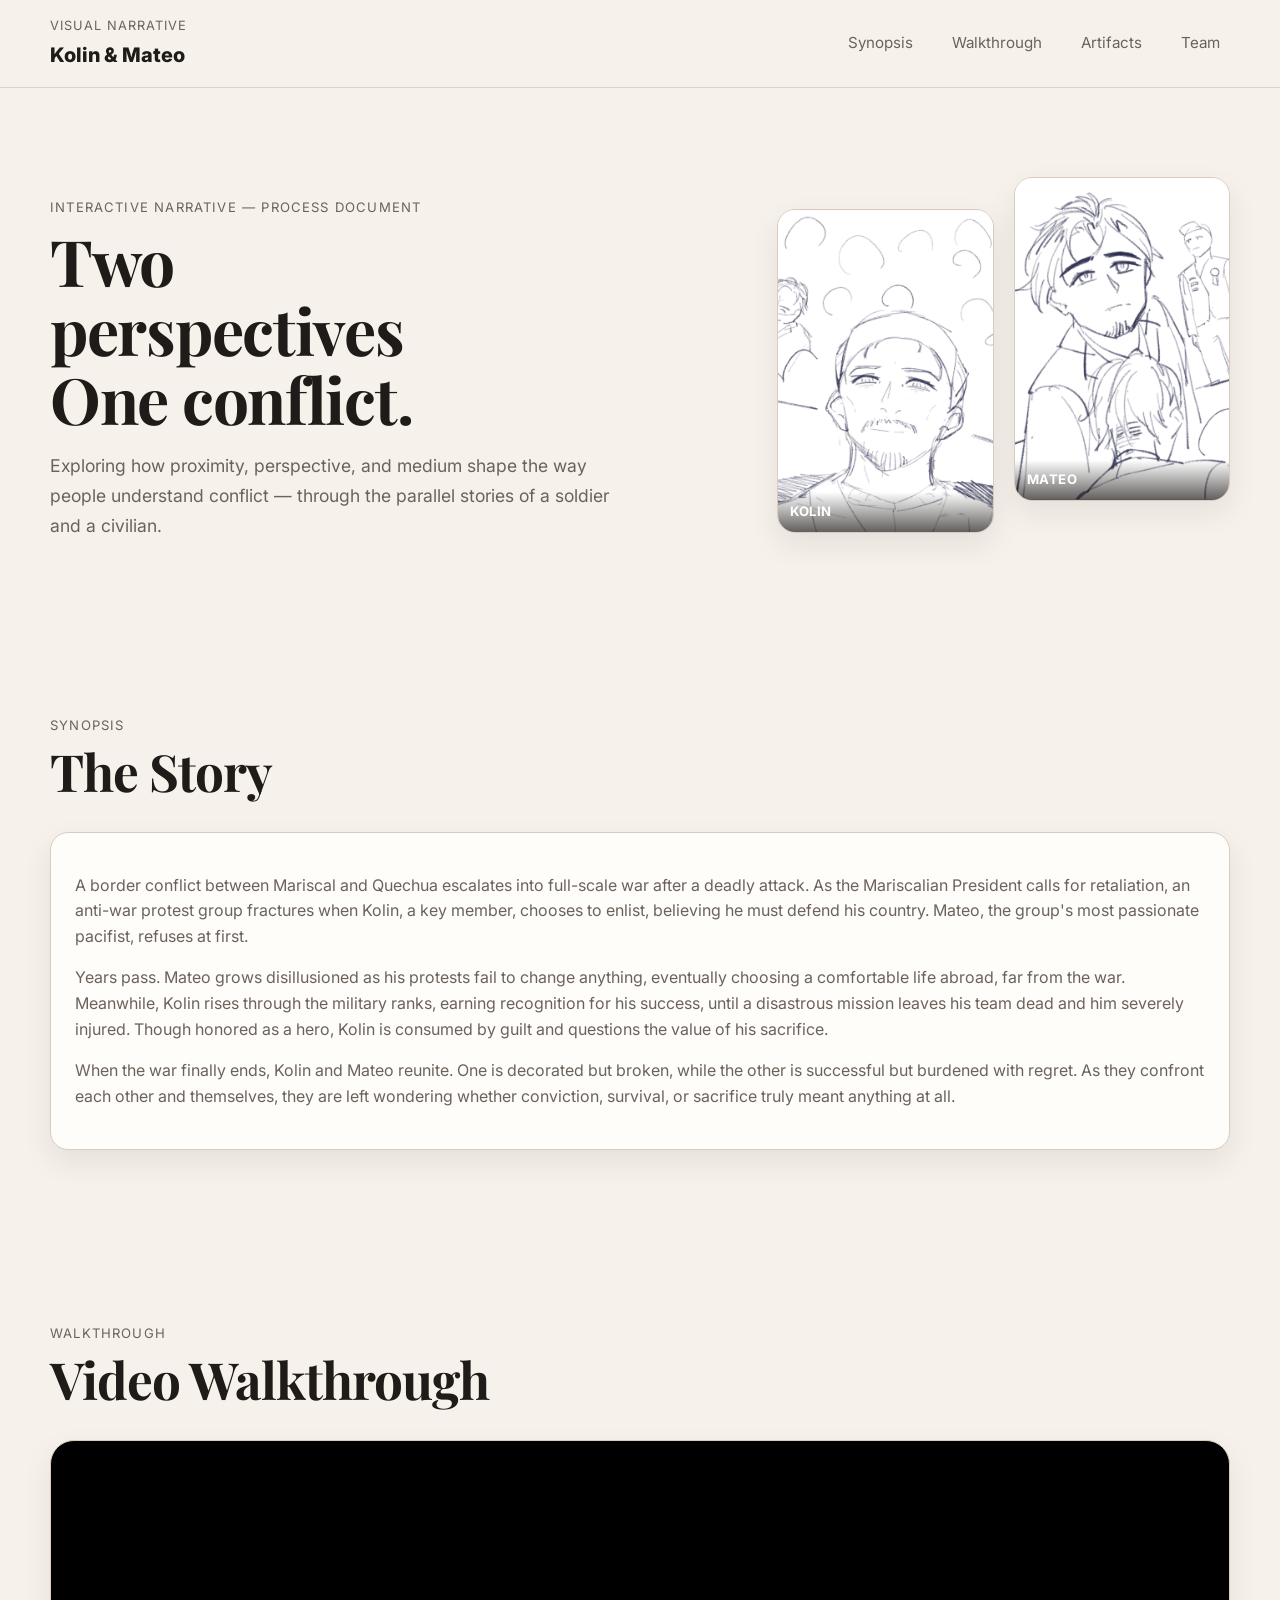
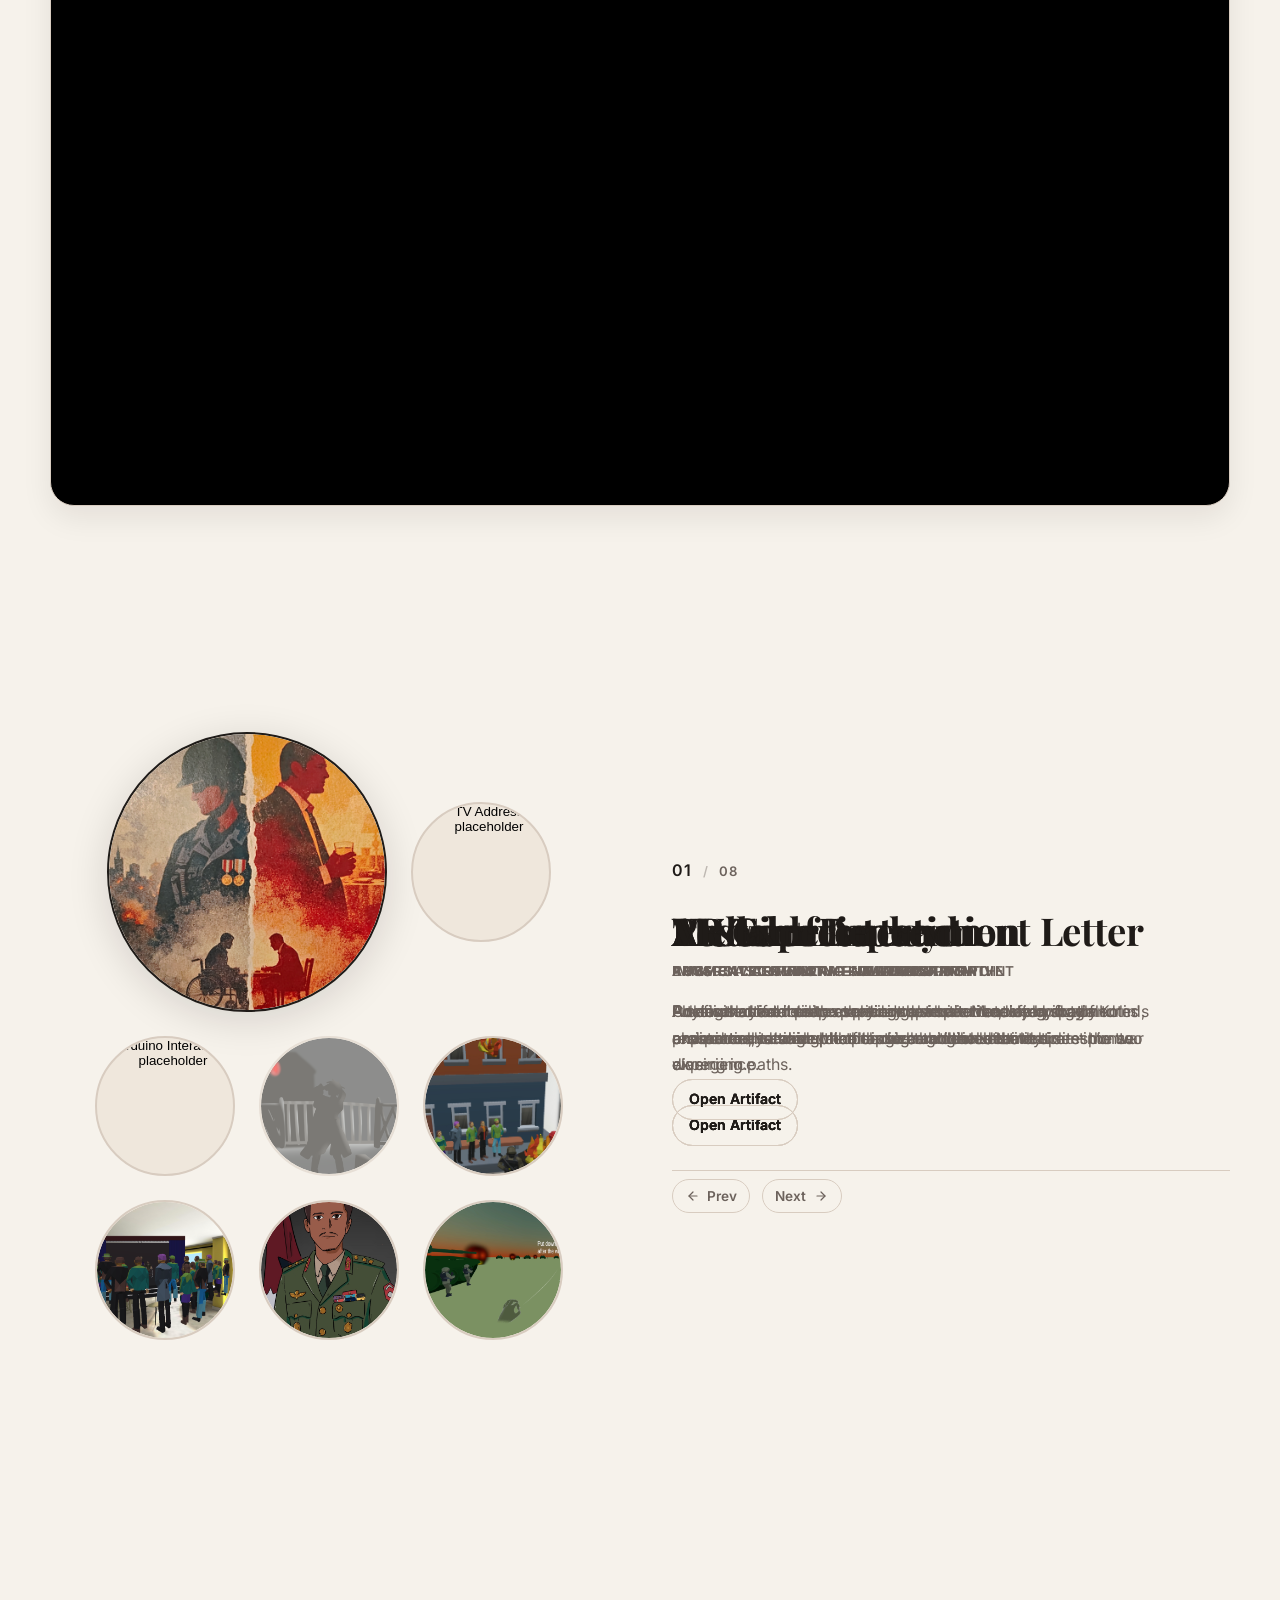
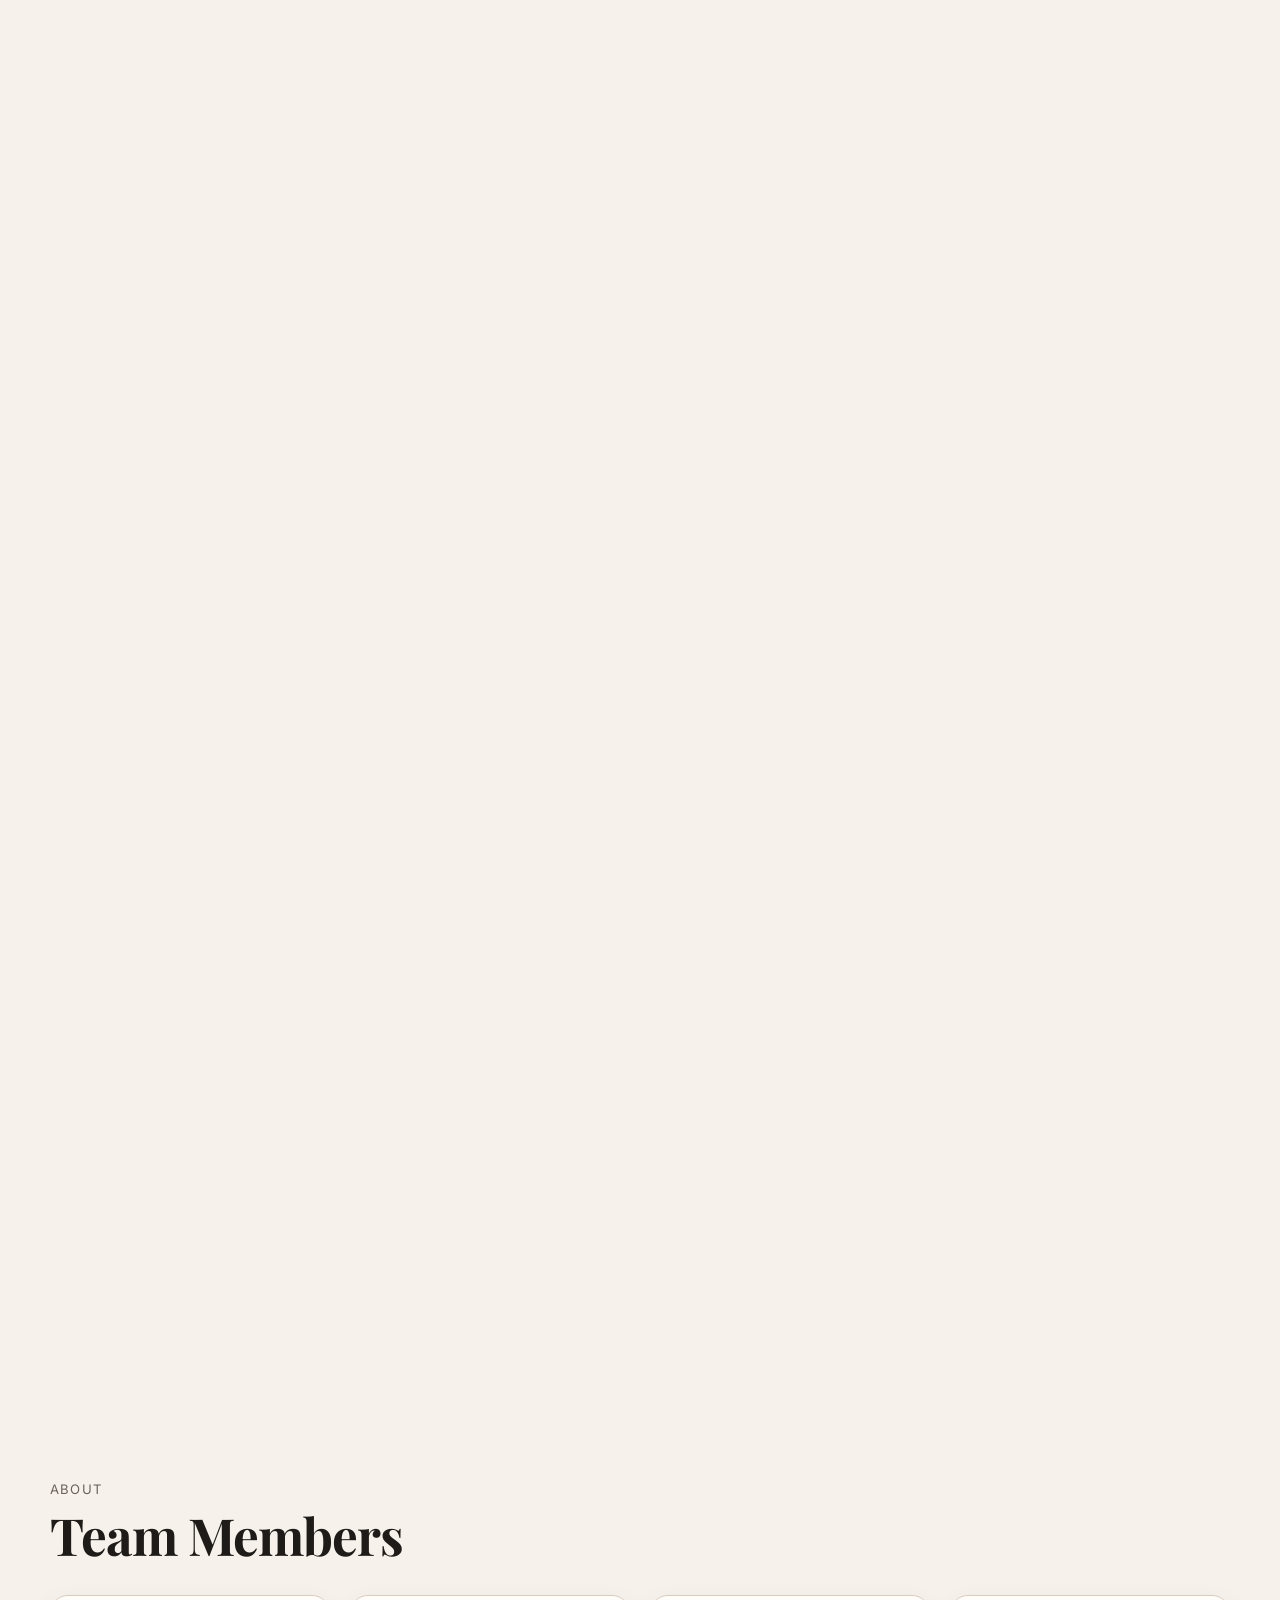
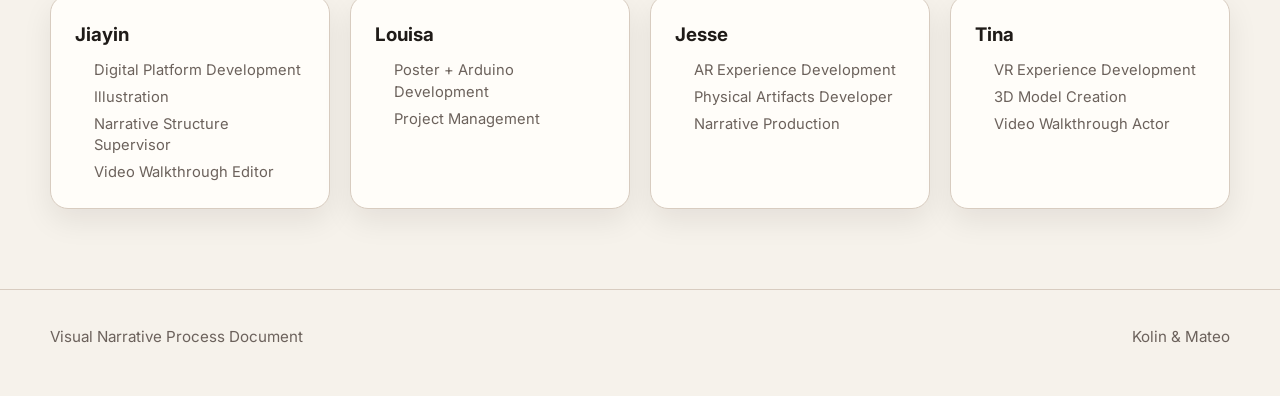
==== commit ba829114: "Fix image paths: remove spaces from folders/files, fix case mismatches for GitHub Pages" ====
--- a/index.html
+++ b/index.html
@@ -155,24 +155,24 @@
               </button>
               <button class="gallery-circle" data-index="4" aria-label="AR Turn Around">
                 <img
-                  src="images/AR 1/war.JPG"
+                  src="images/AR1/war.JPG"
                   alt="AR Turn Around placeholder"
                 />
               </button>
               <button class="gallery-circle" data-index="5" aria-label="AR Confrontation">
                 <img
-                  src="images/AR 2/AR_1.png"
+                  src="images/AR2/AR_1.png"
                   alt="AR Confrontation placeholder"
                 />
               </button>
               <button class="gallery-circle" data-index="6" aria-label="Medal + Deployment Letter">
                 <img
-                  src="images/medal_artifact/finalportrait.jpg"
+                  src="images/medal_artifact/FinalPortrait.JPG"
                 />
               </button>
               <button class="gallery-circle" data-index="7" aria-label="VR Experience">
                 <img
-                  src="images/VR /icon2.png"
+                  src="images/VR/icon2.png"
                   alt="VR Experience placeholder"
                 />
               </button>
--- a/style.css
+++ b/style.css
@@ -887,7 +887,7 @@
   min-width: 0;
   aspect-ratio: auto;
   border-radius: var(--radius-md);
-  overflow: hidden;
+  overflow: visible;
   border: 1px solid var(--line);
   box-shadow: var(--shadow);
 }
@@ -896,6 +896,7 @@
   width: 100%;
   height: auto;
   object-fit: contain;
+  object-position: center;
   display: block;
 }
 
